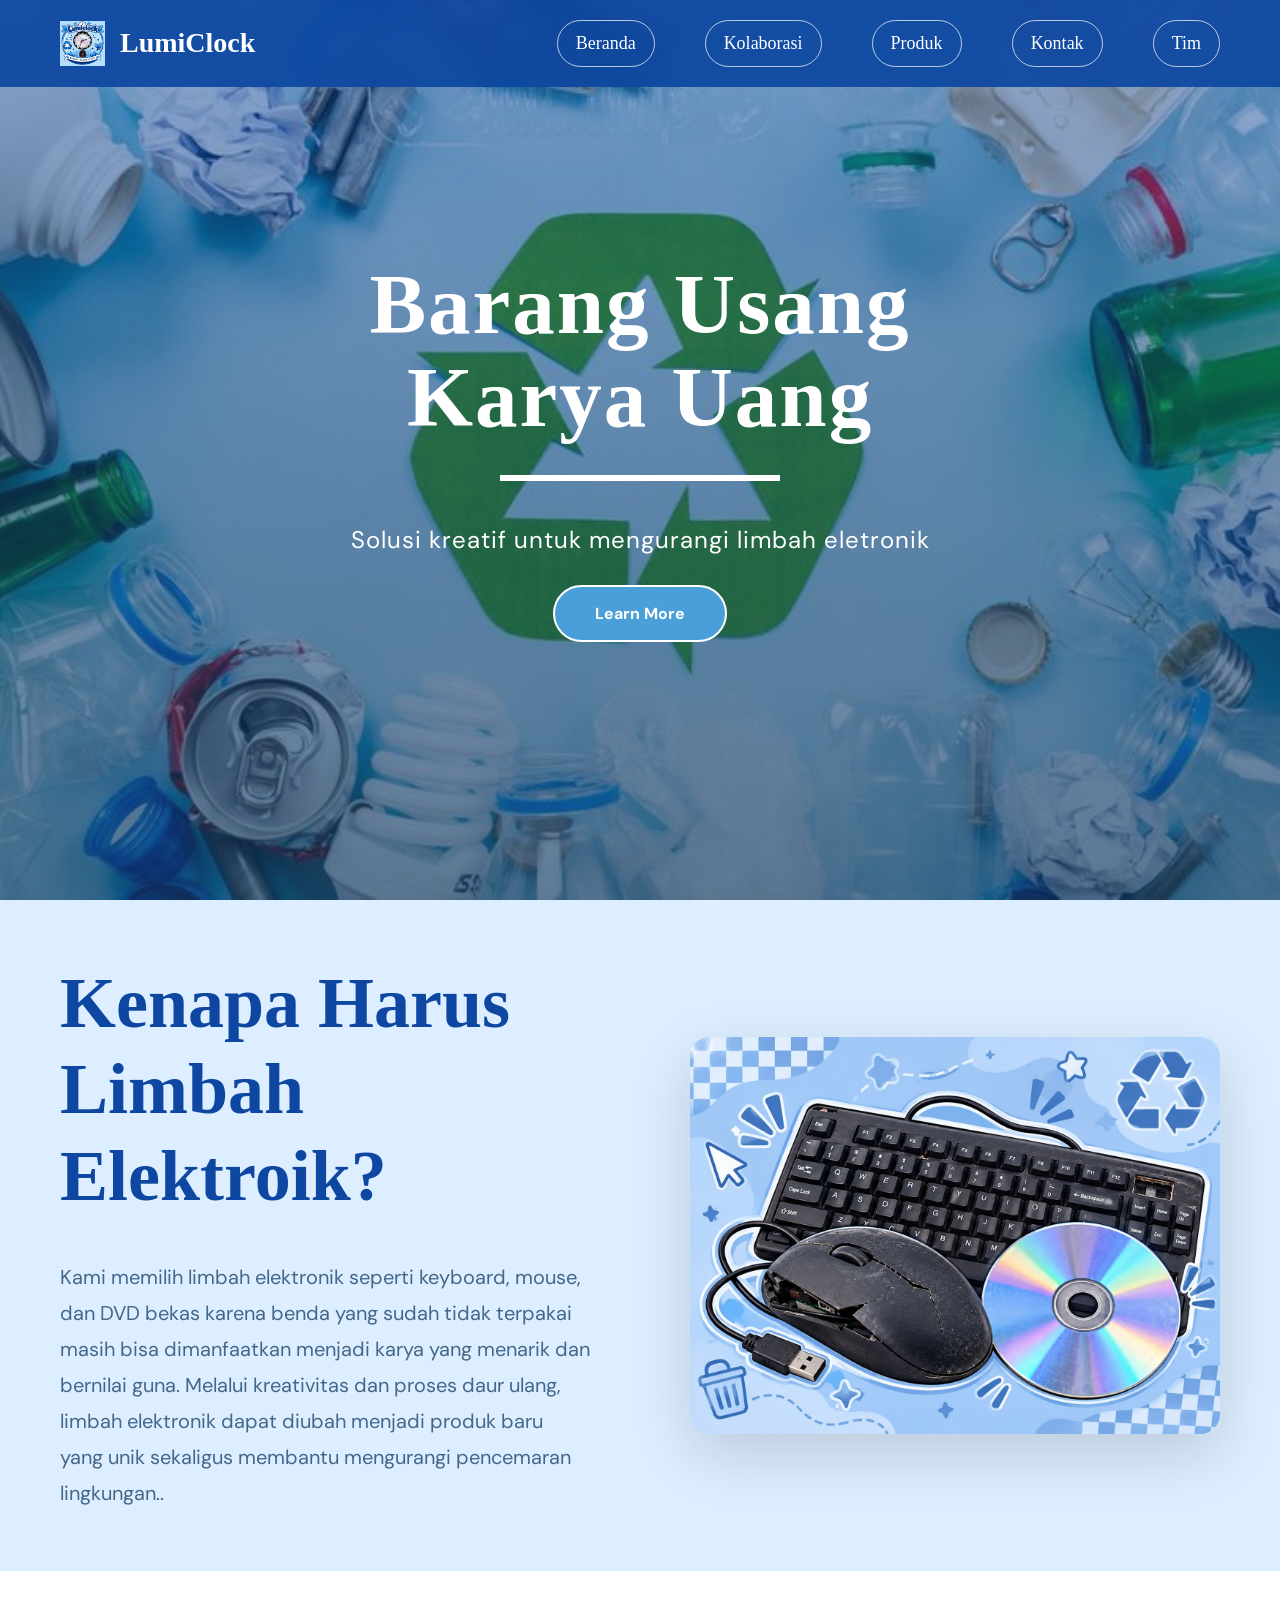
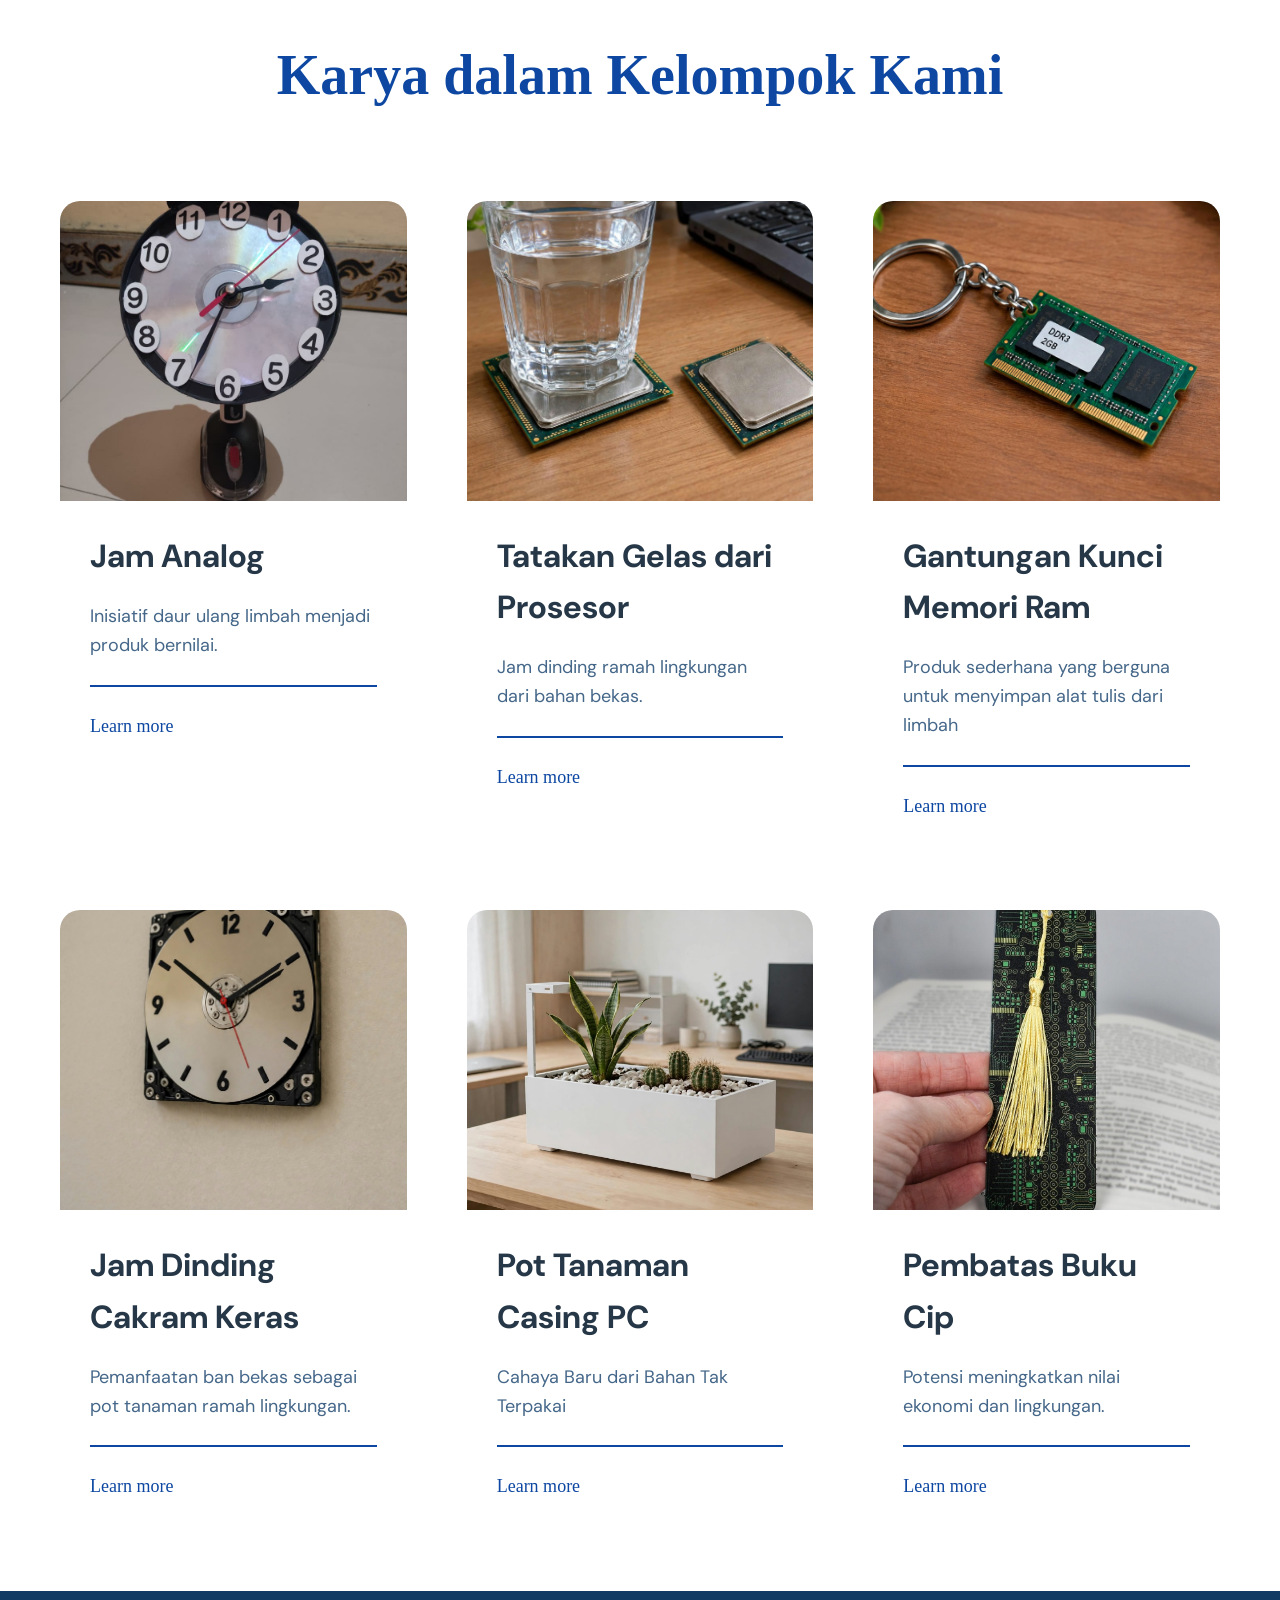
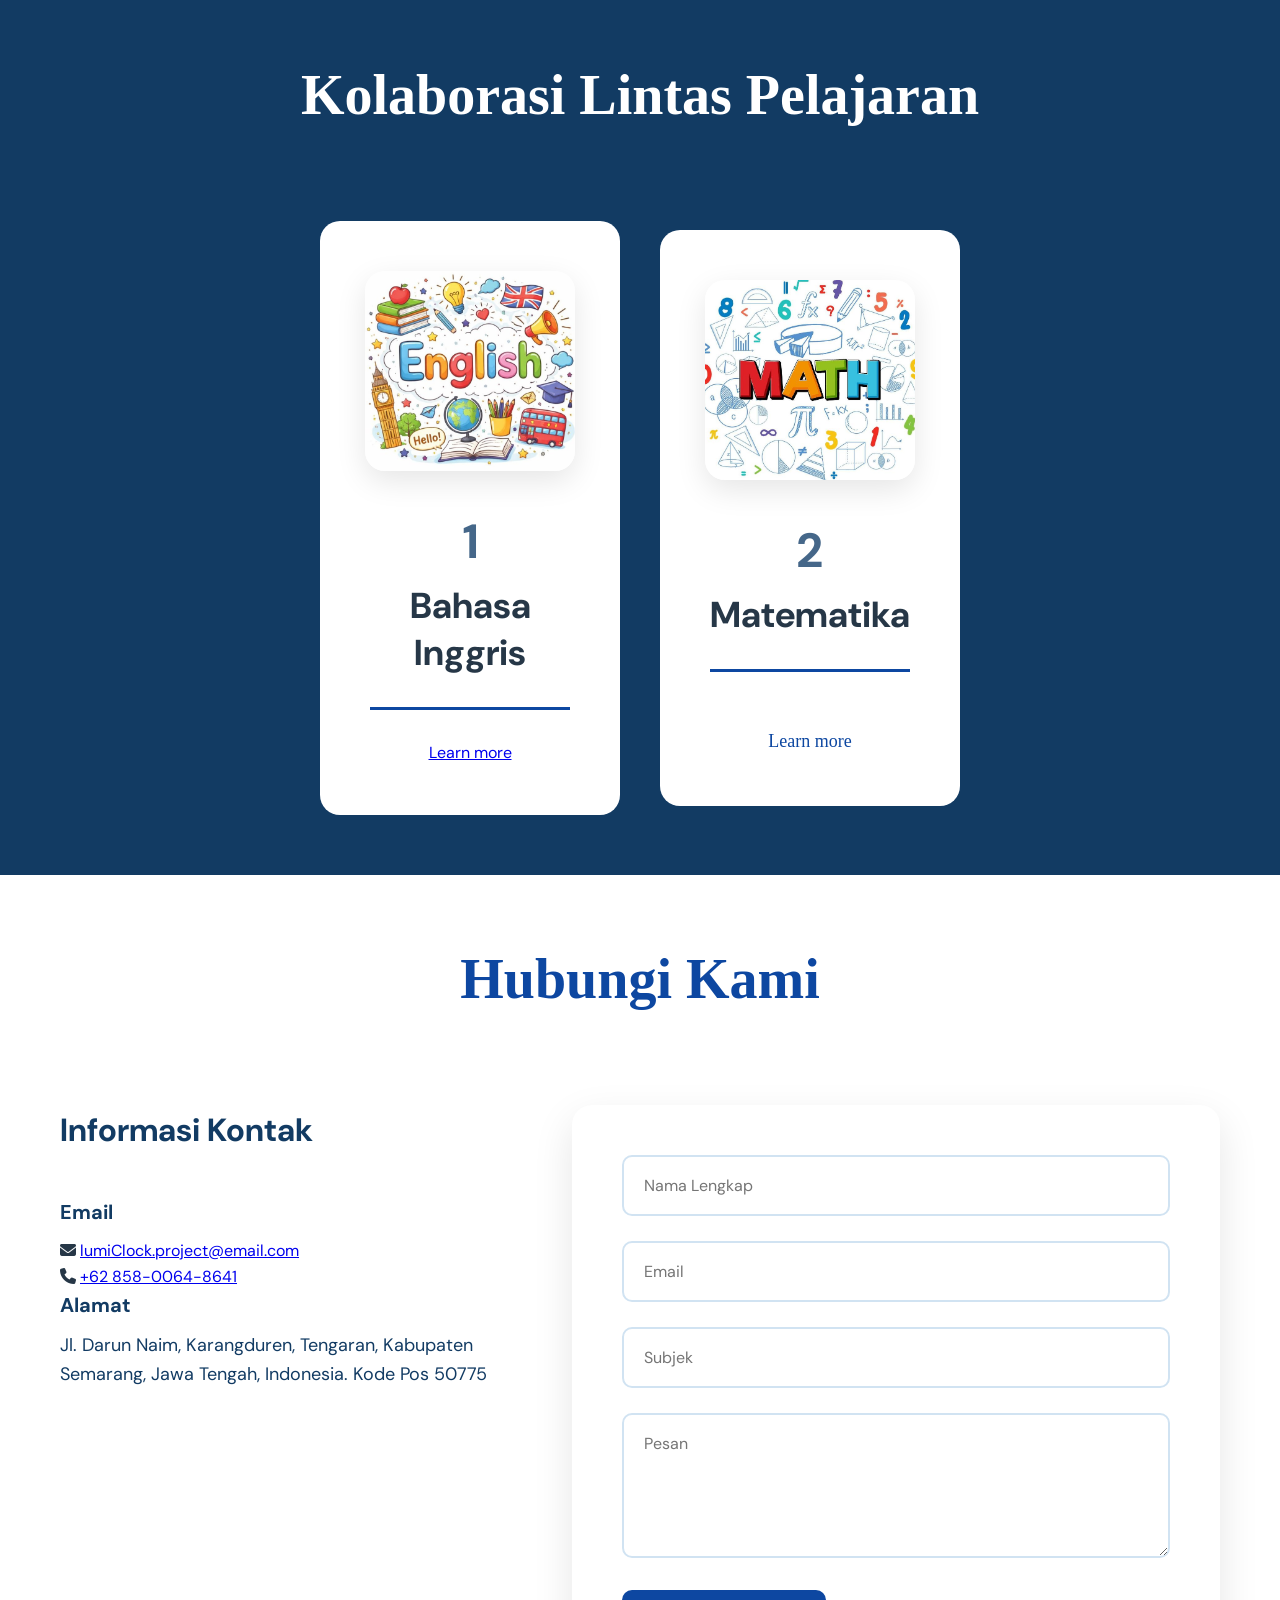
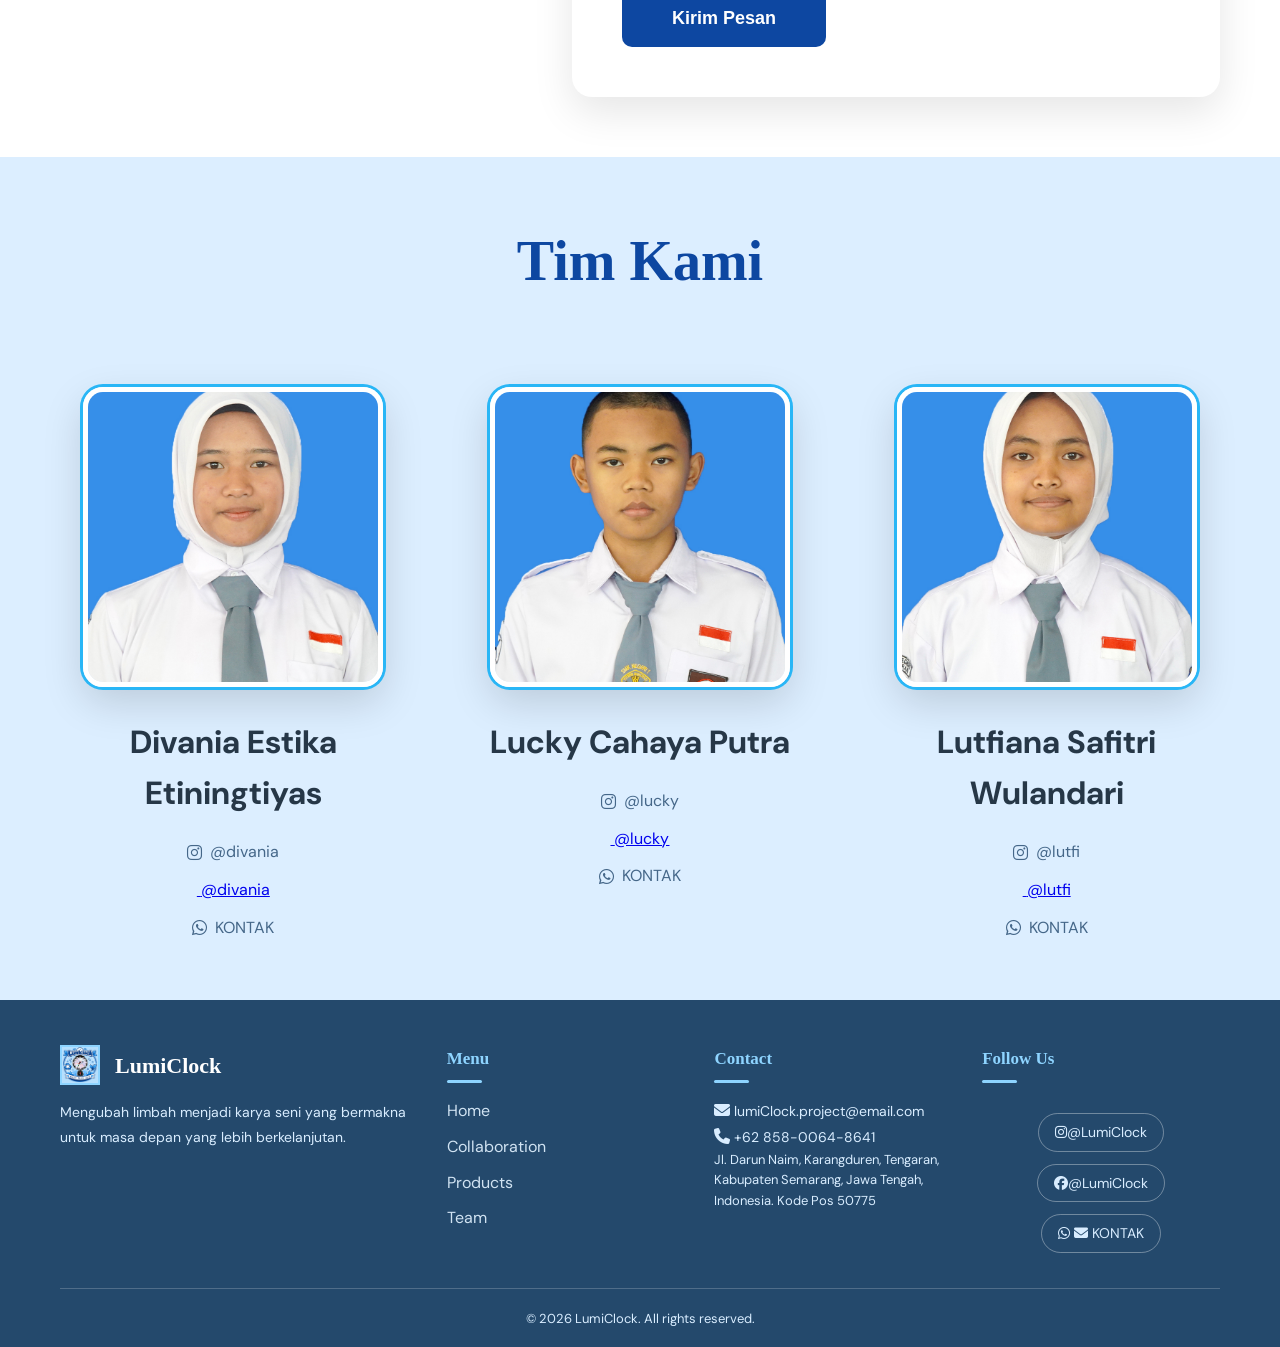
==== index.html @ 8f057087 "Add files via upload" ====
<!DOCTYPE html>
<html lang="id">
<head>
    <meta charset="UTF-8">
    <meta name="viewport" content="width=device-width, initial-scale=1.0">
    <title>LumiClock - Barang Usang Karya Uang</title>
    <link rel="stylesheet" href="style.css">
</head>
<body>

    <!-- Navigation -->
     
    <nav class="navbar">
        <div class="nav-container">
            <div class="logo">
                <img src="images/logo produk.jpeg" alt="LumiClock Logo">
                <span>LumiClock</span>
            </div>
            <ul class="nav-menu">
                <li><a href="#beranda">Beranda</a></li>
                <li><a href="#kolaborasi">Kolaborasi</a></li>
                <li><a href="#produk">Produk</a></li>
                <li><a href="#kontak">Kontak</a></li>
                <li><a href="#tim">Tim</a></li>
            </ul>
        </div>
    </nav>

    <!-- Hero Section -->            

<section class="hero" id="beranda">
<div class="hero-content">
        <h1>Barang Usang<br>Karya Uang</h1>
        <div class="hero-underline"></div>
        <p class="hero-subtitle">Solusi kreatif untuk mengurangi limbah eletronik</p><br>

        <p><a href="materi.html" class="btn">Learn More</a></p>
        </div>
    </section>

    <!-- Why Section -->
    <section class="why-section">
        <div class="container">
            <div class="why-content">
                <div class="why-text">
                    <h2>Kenapa Harus<br>Limbah<br>Elektroik?</h2>
                    <p>Kami memilih limbah elektronik seperti keyboard, mouse, dan DVD bekas karena benda yang sudah tidak terpakai masih bisa dimanfaatkan menjadi karya yang menarik dan bernilai guna. Melalui kreativitas dan proses daur ulang, limbah elektronik dapat diubah menjadi produk baru yang unik sekaligus membantu mengurangi pencemaran lingkungan..</p>
                </div>
                <div class="why-image">
                    <img src="images/limbah.jpeg" alt="Limbah Elektronik">
                </div>
            </div>
        </div>
    </section>

     <!-- Products Section -->
    <section class="products-section" id="produk">
        <div class="container">
            <h2 class="section-title">Karya dalam Kelompok Kami</h2>
            <div class="products-grid">
                <div class="product-card">
                    <div class="product-image">
                        <img src="images/JAM ANALOG.jpeg" alt="Jam Analog">
                    </div>
                    <h3>Jam Analog</h3>
                    <p>Inisiatif daur ulang limbah menjadi produk bernilai.</p>
                    <div class="product-underline"></div>
                    <a href="jam analog.html" class="learn-more">Learn more</a>
                </div>
                <div class="product-card">
                    <div class="product-image">
                        <img src="images/TATAKAN GELAS.jpeg" alt="Tatakan Gelas">
                    </div>
                    <h3>Tatakan Gelas dari Prosesor</h3>
                    <p>Jam dinding ramah lingkungan dari bahan bekas.</p>
                    <div class="product-underline"></div>
                    <a href="tatakan gelas.html" class="learn-more">Learn more</a>
                </div>
                <div class="product-card">
                    <div class="product-image">
                        <img src="images/GANTUNGAN KUNCI.jpeg" alt="Gantungan Kunci Mmemori RAM">
                    </div>
                    <h3>Gantungan Kunci Memori Ram</h3>
                    <p>Produk sederhana yang berguna untuk menyimpan alat tulis dari limbah</p>
                    <div class="product-underline"></div>
                    <a href="gantungan kunci.html" class="learn-more" >Learn more</a>
                </div>
                <div class="product-card">
                    <div class="product-image">
                        <img src="images/JAMM  DINDING.jpeg" alt="Jam Dinding Cakram Keras">
                    </div>
                    <h3>Jam Dinding Cakram Keras</h3>
                    <p>Pemanfaatan ban bekas sebagai pot tanaman ramah lingkungan.</p>
                    <div class="product-underline"></div>
                    <a href="jam dinding.html" class="learn-more">Learn more</a>
                </div>
                <div class="product-card">
                    <div class="product-image">
                        <img src="images/POT TANAMAN.jpeg" alt="Pot Tanaman Casing PC">
                    </div>
                    <h3>Pot Tanaman Casing PC</h3>
                    <p>Cahaya Baru dari Bahan Tak Terpakai</p>
                    <div class="product-underline"></div>
                    <a href="pot tanaman.html" class="learn-more">Learn more</a>
                </div>

                <div class="product-card">
                    <div class="product-image">
                        <img src="images/pembatas buku chip.jpeg" alt="Pembatas Buku Cip">
                    </div>
                    <h3>Pembatas Buku Cip</h3>
                    <p>Potensi meningkatkan nilai ekonomi dan lingkungan.</p>
                    <div class="product-underline"></div>
                    <a href="pembatas buku.html" class="learn-more">Learn more</a>
                </div>
            </div>
        </div>
    </section>


    <!-- Collaboration Section -->
    <section class="collaboration-section" id="kolaborasi">
        <div class="container">
            <h2 class="section-title">Kolaborasi Lintas Pelajaran</h2>
            <div class="collaboration-grid">
                     
                <div class="collab-card">
                    <div class="collab-icon">
                        <img src="images/bahasa inggris.jpg" alt="Bahasa Inggris">
                    </div>
                    <h3><span class="number">1</span> Bahasa<br>Inggris</h3>
                    <div class="collab-underline"></div>
                    <a href="bahasa inggris.html" learn-more>Learn more</a>
                </div>

                <div class="collab-card">
                    <div class="collab-icon">
                        <img src="images/logo matematika.jpg" alt="Matematika">
                    </div>
                    <h3><span class="number">2</span> Matematika</h3>
                    <div class="collab-underline"></div><br>
                    <a href="matematika.html" class="learn-more">Learn more</a><br>
                </div>
            </div>
        </div>
    </section>

   
    <!-- Contact Section -->
    <section class="contact-section" id="kontak">
        <div class="container">
            <h2 class="section-title">Hubungi Kami</h2>
            <div class="contact-content">
                <div class="contact-info">
                    <h3>Informasi Kontak</h3>
                    <div class="info-item">
                        <h4>Email</h4>
                         <div class="contact-item">
                <i class="fa-solid fa-envelope"></i>
                <a href="mailto:lumiClock.project@email.com">
                    lumiClock.project@email.com
                </a>
            </div>

            <div class="contact-item">
                <i class="fa-solid fa-phone"></i>
                <a href="tel:+62 858-0064-8641">
                    +62 858-0064-8641
                </a>
            </div>
        
                        <h4>Alamat</h4>
                        <p>Jl. Darun Naim, Karangduren, Tengaran, Kabupaten Semarang, Jawa Tengah, Indonesia. Kode Pos 50775</p>
                    </div>
                </div>

                
                <div class="contact-form">
                    <form>
                        <div class="form-group">
                            <input type="text" placeholder="Nama Lengkap" required>
                        </div>
                        <div class="form-group">
                            <input type="email" placeholder="Email" required>
                        </div>
                        <div class="form-group">
                            <input type="text" placeholder="Subjek">
                        </div>
                        <div class="form-group">
                            <textarea placeholder="Pesan" rows="5" required></textarea>
                        </div>
                        <button type="submit" class="btn-submit">Kirim Pesan</button>
                    </form>
                </div>
            </div>
        </div>
    </section>


 
   <!-- Team Section -->
    <section class="team-section" id="tim">
        <div class="container">
            <h2 class="section-title">Tim Kami</h2>
            <div class="team-grid">
                <div class="team-card">
                    <div class="team-image">
                        <img src="images/PPLG (10).JPG" alt="Divania Estika Etiningtiyas">
                    </div>
                    <h3>Divania Estika Etiningtiyas</h3>
          <link rel="stylesheet" href="https://cdnjs.cloudflare.com/ajax/libs/font-awesome/6.5.1/css/all.min.css">
          <div class="sosmed">
            <a href="https://www.instagram.com/divaa_tys?xtok=dWRhZnltdzcya3Fh" target="_blank" class="sosmed-item">
                <i class="fa-brands fa-instagram"></i>
              <span>@divania</span>
            </a>
            <a href="https://www.facebook.com/share/1EH5o3qhyA/">

              <i class="fab vi.facebook"></i> <span>@divania</span><br>
            </a>
           <a href="https://wa.me/082322946203" class="sosmed-item">
    <i class="fa-brands fa-whatsapp"></i>
    <span>KONTAK</span>
</a>
                </div>
                </div>


                <div class="team-card">
                    <div class="team-image">
                        <img src="images/PPLG (20).JPG" alt="Lucky Cahaya Putra">
                    </div>
                    <h3>Lucky Cahaya Putra</h3>
                   <link rel="stylesheet" href="https://cdnjs.cloudflare.com/ajax/libs/font-awesome/6.5.1/css/all.min.css">
          <div class="sosmed">
            <a href="https://www.instagram.com/lace_ky?srtk=NGhic2dpZ2Y5dnlt" target="_blank" class="sosmed-item">
             <i class="fa-brands fa-instagram"></i>
          <span>@lucky</span>
             </a>
            <a href="https://www.facebook.com/share/1KVHvXNcz6/">

              <i class="fab vi.facebook"></i> <span>@lucky</span><br>
            </a>
            <a href="https://wa.me/6085875242914" class="sosmed-item">
               <i class="fa-brands fa-whatsapp"></i>
                <span>KONTAK</span>
            </a>
                </div>
                </div>


                
                <div class="team-card">
                    <div class="team-image">
                        <img src="images/PPLG (22).JPG" alt="Lutfiana Safitri Wulandari">
                    </div>
                    <h3>Lutfiana Safitri Wulandari</h3>
                   <link rel="stylesheet" href="https://cdnjs.cloudflare.com/ajax/libs/font-awesome/6.5.1/css/all.min.css">
          <div class="sosmed">
           <a href="https://www.instagram.com/cure_lutfiana?obrf=MWN4d24wbmVnMG81MA==" target="_blank" class="sosmed-item">
             <i class="fa-brands fa-instagram"></i>
              <span>@lutfi</span>
            </a>

            <a href="https://www.facebook.com/share/1JRMru8TwY/">

              <i class="fab vi.facebook"></i> <span>@lutfi</span><br>
            </a>
           <a href="https://wa.me/085800648641" class="sosmed-item">
             <i class="fa-brands fa-whatsapp"></i>
              <span>KONTAK</span>
           </a>
                </div>
                </div>
            </div>
        </div>
    </section>


        <!-- Footer -->
    <footer class="footer">
        <div class="container">
            <div class="footer-content">
                <div class="footer-section">
                    <div class="footer-logo">
                        <img src="images/logo produk.jpeg" alt="LumiClock">
                        <span>LumiClock</span>
                    </div>
                    <p>Mengubah limbah menjadi karya seni yang bermakna untuk masa depan yang lebih berkelanjutan.</p>
                </div>
                <div class="footer-section">
                    <h4>Menu</h4>
                    <ul>
                        <li><a href="index.html#beranda">Home</a></li>
                        <li><a href="index.html#kolaborasi">Collaboration</a></li>
                        <li><a href="index.html#produk">Products</a></li>
                        <li><a href="index.html#tim">Team</a></li>
                    </ul>
                </div>
                <div class="footer-section">
                    <h4>Contact</h4>
                    <ul>
                       <div class="contact-item">
                <i class="fa-solid fa-envelope"></i>
                <a href="mailto:lumiClock.project@email.com">
                    lumiClock.project@email.com
                </a>
            </div>

            <div class="contact-item">
                <i class="fa-solid fa-phone"></i>
                <a href="tel:+62 858-0064-8641">
                    +62 858-0064-8641
                </a>
            </div>
                        <li>Jl. Darun Naim, Karangduren, Tengaran, Kabupaten Semarang, Jawa Tengah, Indonesia. Kode Pos 50775</li>
                    </ul>
                </div>
                <div class="footer-section">
                    <h4>Follow Us</h4>
                    <div class="social-links">
                       <div class="sosmed">
  <a href="https://instagram.com/divania" target="_blank">
    <i class="fa-brands fa-instagram"></i><span>@LumiClock</span>
  </a>
  <a href="https://facebook.com/divania" target="_blank">
    <i class="fa-brands fa-facebook"></i><span>@LumiClock</span>
  </a>
  <a href="https://wa.me/082322946203" target="_blank">
    <i class="fa-brands fa-whatsapp"></i>
    <i class="fa-solid fa-envelope"></i>
    <span>KONTAK</span>
  </a>
</div>
                    </div>
                </div>
            </div>
            <div class="footer-bottom">
                <p>&copy; 2026 LumiClock. All rights reserved.</p>
            </div>
        </div>
    </footer>

</body>
</html>
---- style.css ----
/* Font Imports */
@import url('https://fonts.googleapis.com/css2?family=DM+Sans:wght@400;500;700&display=swap');

/* CSS Reset */
* {
    margin: 0;
    padding: 0;
    box-sizing: border-box;
}

/* Root Variables - BLUE THEME */
:root {
    --primary-color: #0D47A1;
    --secondary-color: #456789;
    --accent-color: #29B6F6;
    --text-color: #263747;
    --light-gray: #EAF4FC;
    --medium-gray: #D1E3F2;
    --dark-gray: #123B63;
    --white: #ffffff;
}

/* Base Styles */
body {
    font-family: 'DM Sans', 'Gotham', 'TeX Gyre Termes', 'TT Interphases Mono', sans-serif;
    line-height: 1.6;
    color: var(--text-color);
    overflow-x: hidden;
}

.container {
    max-width: 1400px;
    margin: 0 auto;
    padding: 0 60px;
}

/* Navigation */
.navbar {
    position: fixed;
    top: 0;
    width: 100%;
    background: rgba(13, 71, 161, 0.92);
    backdrop-filter: blur(10px);
    z-index: 1000;
    padding: 20px 0;
}

.nav-container {
    max-width: 1400px;
    margin: 0 auto;
    padding: 0 60px;
    display: flex;
    justify-content: space-between;
    align-items: center;
}

.logo {
    display: flex;
    align-items: center;
    gap: 15px;
    color: var(--white);
    font-size: 28px;
    font-weight: 700;
    font-family: 'TeX Gyre Termes';
}

.logo img {
    width: 45px;
    height: 45px;
}

.nav-menu {
    display: flex;
    list-style: none;
    gap: 50px;
}

.nav-menu a {
    display: inline-block;
    padding: 8px 18px;
    color: var(--white);
    text-decoration: none;
    font-size: 18px;
    font-weight: 500;
    border: 1.5px solid rgba(255, 255, 255, 0.7);
    border-radius: 30px;
    transition: all 0.3s ease;
    font-family: 'TeX Gyre Termes';
}

.nav-menu a:hover {
    color: var(--accent-color);
    border-color: var(--accent-color);
    background: rgba(41, 182, 246, 0.1);
}

/* Hero Section */
.hero {
    position: relative;
    min-height: 100vh;

    background-image:
        linear-gradient(
            rgba(13, 71, 161, 0.45),
            rgba(18, 59, 99, 0.65)
        ),
        url("images/recycle.jpg");

    background-size: cover;
    background-position: center center;
    background-repeat: no-repeat;
    background-attachment: scroll;

    display: flex;
    align-items: center;
    justify-content: center;
    text-align: center;
}

.hero-content {
    color: var(--white);
}



.hero h1 {
    font-family: 'TeX Gyre Termes';
    font-size: 85px;
    font-weight: 700;
    line-height: 1.1;
    margin-bottom: 30px;
    letter-spacing: 2px;
}

.hero-underline {
    width: 280px;
    height: 6px;
    background: var(--white);
    margin: 30px auto 40px;
}

.hero-subtitle {
    font-size: 24px;
    font-weight: 400;
    letter-spacing: 1px;
    font-family: 'DM Sans';
}

/* Why Section */
.why-section {
    padding: 60px 0;
    background: var(--light-gray);
}

.why-content {
    display: grid;
    grid-template-columns: 1fr 1fr;
    gap: 100px;
    align-items: center;
}

.why-text h2 {
    font-family: 'TeX Gyre Termes';
    font-size: 72px;
    font-weight: 700;
    line-height: 1.2;
    margin-bottom: 40px;
    color: var(--primary-color);
}

.why-text p {
    font-size: 20px;
    line-height: 1.8;
    color: var(--secondary-color);
}

.why-image {
    border-radius: 20px;
    overflow: hidden;
    box-shadow: 0 20px 60px rgba(0, 0, 0, 0.15);
}

.why-image img {
    width: 100%;
    height: auto;
    display: block;
}

/* Collaboration Section */
.collaboration-section {
    padding: 60px 0;
    background: var(--dark-gray);
}

.section-title {
    font-size: 56px;
    font-weight: 700;
    text-align: center;
    margin-bottom: 80px;
    color: var(--white);
    font-family: 'TeX Gyre Termes';
}

.collaboration-grid {
    display: flex;
    justify-content: center;
    align-items: center;
    gap: 40px;
    flex-wrap: wrap;
}

.collab-card {
    background: var(--white);
    padding: 50px 40px;
    border-radius: 20px;
    text-align: center;
    width: 300px;
    transition: transform 0.3s ease, box-shadow 0.3s ease;
}

.collab-card:hover {
    transform: translateY(-10px);
    box-shadow: 0 30px 80px rgba(13, 71, 161, 0.2);
}

.collab-icon {
    width: 210px;
    height: 200px;
    margin: 0 auto 40px;
    border-radius: 20px;
    overflow: hidden;
    box-shadow: 0 10px 30px rgba(0, 0, 0, 0.1);
}

.collab-icon img {
    width: 100%;
    height: 100%;
    object-fit: cover;
}

.collab-card h3 {
    font-size: 36px;
    font-weight: 700;
    margin-bottom: 30px;
    line-height: 1.3;
}

.number {
    font-size: 48px;
    color: var(--secondary-color);
    display: block;
    margin-bottom: 10px;
}

.collab-underline {
    width: 200px;
    height: 3px;
    background: var(--primary-color);
    margin: 30px auto;
}

.learn-more {
    color: var(--primary-color);
    text-decoration: none;
    font-size: 18px;
    font-weight: 500;
    transition: rgba(15, 185, 236, 0.897);
    font-family: 'TT Interphases Mono';
}

.learn-more:hover {
    color: var(--accent-color);
}

/* Products Section */
.products-section {
    padding: 60px 0;
    background: var(--light-gray);
}

.products-section .section-title {
    color: var(--primary-color);
    font-family: 'TeX Gyre Termes';
}

.products-grid {
    display: grid;
    grid-template-columns: repeat(3, 1fr);
    gap: 60px;
}

.product-card {
    background: var(--white);
    border-radius: 20px;
    overflow: hidden;
    transition: transform 0.3s ease, box-shadow 0.3s ease;
}

.product-card:hover {
    transform: translateY(-10px);
    box-shadow: 0 30px 80px rgba(13, 71, 161, 0.15);
}

.product-image {
    width: 100%;
    height: 300px;
    overflow: hidden;
}

.product-image img {
    width: 100%;
    height: 100%;
    object-fit: cover;
    transition: transform 0.3s ease;
}

.product-card:hover .product-image img {
    transform: scale(1.1);
}

.product-card h3 {
    font-size: 32px;
    font-weight: 700;
    padding: 30px 30px 20px;
}

.product-card p {
    font-size: 18px;
    color: var(--secondary-color);
    padding: 0 30px;
    line-height: 1.6;
}

.product-underline {
    width: calc(100% - 60px);
    height: 2px;
    background: var(--primary-color);
    margin: 25px 30px;
}

.product-card .learn-more {
    display: block;
    padding: 0 30px 30px;
}

/* Team Section */
.team-section {
    padding: 60px 0;
    background: var(--light-gray);
}

.team-section .section-title {
    color: var(--primary-color);
}

.team-grid {
    display: grid;
    grid-template-columns: repeat(3, 1fr);
    gap: 60px;
}

.team-card {
    text-align: center;
}

.team-image {
    width: 300px;
    height: 300px;
    margin: 0 auto 30px;
    border: 5px solid var(--white);
    border-radius: 20px;
    overflow: hidden;
    box-shadow: 0 0 0 3px var(--accent-color),
                0 15px 40px rgba(0, 0, 0, 0.15);
}

.team-image img {
    width: 100%;
    height: 100%;
    object-fit: cover;
    transition: transform 0.4s ease;
}

.team-card:hover .team-image img {
    transform: scale(1.05);
}

.team-card h3 {
    font-size: 32px;
    font-weight: 700;
    margin-bottom: 20px;
}

.team-card p {
    font-size: 16px;
    line-height: 1.8;
    color: var(--secondary-color);
    padding: 0 20px;
}

/* Contact Section */
.contact-section {
    padding: 60px 0;
    background: var(--dark-gray);
}

.contact-section .section-title {
    color: var(--white);
}

.contact-content {
    display: grid;
    grid-template-columns: 1fr 1.5fr;
    gap: 80px;
    margin-top: 60px;
}

.contact-info h3 {
    font-size: 32px;
    font-weight: 700;
    margin-bottom: 40px;
    color: var(--white);
}

.info-item {
    margin-bottom: 30px;
}

.info-item h4 {
    font-size: 20px;
    font-weight: 700;
    margin-bottom: 10px;
    color: var(--white);
}

.info-item p {
    font-size: 18px;
    color: var(--white);
    line-height: 1.6;
}

.contact-form {
    background: var(--white);
    padding: 50px;
    border-radius: 20px;
    box-shadow: 0 15px 40px rgba(0, 0, 0, 0.1);
}

.form-group {
    margin-bottom: 25px;
}

.form-group input,
.form-group textarea {
    width: 100%;
    padding: 18px 20px;
    border: 2px solid var(--medium-gray);
    border-radius: 10px;
    font-size: 16px;
    font-family: 'DM Sans', sans-serif;
    transition: border-color 0.3s ease;
}

.form-group input:focus,
.form-group textarea:focus {
    outline: none;
    border-color: var(--accent-color);
}

.btn-submit {
    background: var(--primary-color);
    color: var(--white);
    padding: 18px 50px;
    border: none;
    border-radius: 10px;
    font-size: 18px;
    font-weight: 600;
    cursor: pointer;
    transition: background 0.3s ease;
}

.btn-submit:hover {
    background: var(--dark-gray);
}

/* Footer */
.footer {
    background: var(--dark-gray);
    color: var(--white);
    padding: 80px 0 30px;
}

.footer-content {
    display: grid;
    grid-template-columns: 2fr 1fr 1fr 1fr;
    gap: 60px;
    margin-bottom: 50px;
}

.footer-logo {
    display: flex;
    align-items: center;
    gap: 15px;
    font-size: 28px;
    font-weight: 700;
    margin-bottom: 20px;
    font-family: 'TeX Gyre Termes';
}

.footer-logo img {
    width: 40px;
    height: 40px;
}

.footer-section p {
    font-size: 16px;
    line-height: 1.8;
    color: var(--medium-gray);
}

.footer-section h4 {
    font-size: 22px;
    font-weight: 700;
    margin-bottom: 25px;
    font-family: 'TeX Gyre Termes';
}

.footer-section ul {
    list-style: none;
}

.footer-section ul li {
    margin-bottom: 15px;
}

.footer-section ul li a {
    color: var(--medium-gray);
    text-decoration: none;
    font-size: 16px;
    transition: color 0.3s ease;
}

.footer-section ul li a:hover {
    color: var(--accent-color);
}

.social-links {
    display: flex;
    flex-direction: column;
    gap: 15px;
}

.social-links a {
    color: var(--medium-gray);
    text-decoration: none;
    font-size: 16px;
    transition: color 0.3s ease;
}

.social-links a:hover {
    color: var(--accent-color);
}

.footer-bottom {
    text-align: center;
    padding-top: 30px;
    border-top: 1px solid var(--secondary-color);
}

.footer-bottom p {
    color: var(--medium-gray);
    font-size: 14px;
}

/* Responsive Design */
@media (max-width: 1200px) {
    .container {
        padding: 0 40px;
    }

    .hero h1 {
        font-size: 72px;
    }

    .products-grid,
    .team-grid {
        grid-template-columns: repeat(2, 1fr);
    }
}

@media (max-width: 768px) {
    .nav-menu {
        gap: 25px;
        font-size: 16px;
    }

    .hero h1 {
        font-size: 48px;
    }

    .hero-subtitle {
        font-size: 24px;
    }

    .why-content,
    .contact-content {
        grid-template-columns: 1fr;
        gap: 50px;
    }

    .collaboration-grid,
    .products-grid,
    .team-grid,
    .footer-content {
        grid-template-columns: 1fr;
    }

    .section-title {
        font-size: 40px;
    }
}

@media (max-width: 480px) {
    .container,
    .nav-container {
        padding: 0 20px;
    }

    .hero h1 {
        font-size: 36px;
    }

    .hero-subtitle {
        font-size: 18px;
    }
}

/* Background Section Bergantian */

/* Section 1 - Why: Biru muda */
.why-section {
    background: #DCEEFF;
}

/* Section 2 - Collaboration: Biru navy */
.collaboration-section {
    background: #123B63;
}

/* Section 3 - Products: Putih */
.products-section {
    background: #FFFFFF;
}

/* Section 4 - Team: Biru muda */
.team-section {
    background: #DCEEFF;
}

/* Section 5 - Contact: Putih */
.contact-section {
    background: #FFFFFF;
}

/* Menyesuaikan warna judul Contact */
.contact-section .section-title {
    color: #0D47A1;
}

/* Menyesuaikan warna informasi kontak */
.contact-info h3,
.contact-info h4,
.contact-info p {
    color: #123B63;
}

/* Footer tetap biru navy */
.footer {
    background: #123B63;
}

.btn {
  display: inline-block;
  padding: 14px 40px;
  background: #4a9fd8;
  color: #fff;
  font-weight: 700;
  text-decoration: none;   /* hilangkan garis bawah */
  border: 2px solid #fff;  /* bingkai */
  border-radius: 999px;    /* bentuk pil */
  transition: 0.3s;
}

.btn:hover {
  background: #fff;
  color: #4a9fd8;
  transform: translateY(-3px);
  box-shadow: 0 6px 14px rgba(0, 0, 0, 0.25);
}

/* Base Styles */
body {
    font-family: 'DM Sans', 'Gotham', 'TeX Gyre Termes',
    'TT Interphases Mono', sans-serif;

    line-height: 1.6;
    color: var(--text-color);
    overflow-x: hidden;

    background-color: #EAF4FC;
}

/* Sosial Media Tim */
.sosmed {
    display: flex;
    flex-direction: column;
    align-items: center;
    gap: 12px;
    margin-top: 15px;
}

.sosmed-item {
    display: flex;
    align-items: center;
    justify-content: center;
    gap: 8px;
    color: var(--secondary-color);
    text-decoration: none;
    font-family: 'DM Sans', sans-serif;
    font-size: 16px;
    font-weight: 400;
    transition: 0.3s ease;
    
}

.sosmed-item i {
    font-size: 17px;
    font-weight: normal;
}

.sosmed-item span {
    font-weight: 400;
}

.sosmed-item:hover {
    color: var(--primary-color);
}

/* ================================
   FOOTER
================================ */
.footer {
    background: #24496c;
    color: #d9edff;
    padding: 45px 0 18px;
}

.footer-content {
    display: grid;
    grid-template-columns: 1.5fr 1fr 1fr 1fr;
    gap: 30px;
    margin-bottom: 35px;
}

.footer-logo {
    margin-bottom: 15px;
}

.footer-logo img {
    border: 2px solid #8ed4ff;
}

.footer-logo span {
    color: white;
    font-size: 22px;
    font-weight: bold;
}

.footer-section p {
    font-size: 14px;
    color: #d9edff;
    line-height: 1.8;
}

.footer-section h4 {
    color: #8ed4ff;
    font-size: 17px;
    margin-bottom: 15px;
}

.footer-section h4::after {
    content: "";
    display: block;
    width: 35px;
    height: 3px;
    background: #8ed4ff;
    margin-top: 8px;
    border-radius: 5px;
}

.footer-section ul {
    list-style: none;
}

.footer-section ul li {
    margin-bottom: 10px;
    font-size: 13px;
    color: #d9edff;
}

.footer-section a {
    text-decoration: none;
    color: #d9edff;
    font-size: 14px;
    transition: 0.3s;
}

.footer-section a:hover {
    color: #8ed4ff;
    padding-left: 5px;
}

/* SOCIAL LINKS */
.social-links {
    display: flex;
    flex-direction: column;
    gap: 12px;
}

.social-links a {
    display: inline-block;
    width: fit-content;
    padding: 7px 16px;
    border: 1px solid rgba(255, 255, 255, 0.35);
    border-radius: 50px;
    transition: 0.3s;
}

.social-links a:hover {
    background: #8ed4ff;
    color: #174b7a;
    padding-left: 20px;
}

/* FOOTER BOTTOM */
.footer-bottom {
    border-top: 1px solid rgba(255, 255, 255, 0.2);
    padding-top: 20px;
    text-align: center;
}

.footer-bottom p {
    font-size: 13px;
    color: #d9edff;
}

/* ================================
   RESPONSIVE TABLET
================================ */
@media (max-width: 900px) {

    .nav-container {
        flex-direction: column;
        gap: 15px;
    }

    .nav-menu {
        flex-wrap: wrap;
        justify-content: center;
        gap: 10px;
    }

    .footer-content {
        grid-template-columns: repeat(2, 1fr);
    }
}

/* ================================
   RESPONSIVE HP
================================ */
@media (max-width: 600px) {

    .navbar {
        padding: 12px 0;
    }

    .nav-menu {
        gap: 8px;
    }

    .nav-menu a {
        font-size: 12px;
        padding: 7px 12px;
    }

    .hero-content-page h1 {
        font-size: 26px;
    }

    .subtitle {
        font-size: 15px;
        letter-spacing: 1px;
    }

    .page-hero {
        padding: 55px 0;
    }

    .intro-section,
    .observations-section {
        padding: 40px 0;
    }

    .intro-content {
        padding: 22px;
    }

    .intro-content h2 {
        font-size: 23px;
    }

    .section-title-page {
        font-size: 24px;
        margin-bottom: 28px;
    }

    .observation-header {
        padding: 18px;
    }

    .author-info {
        gap: 12px;
    }

    .author-info img {
        width: 52px;
        height: 52px;
    }

    .author-info h3 {
        font-size: 14px;
    }

    .observation-content {
        padding: 22px 18px;
    }

    .observation-content h4 {
        font-size: 18px;
    }

    .observation-content p {
        font-size: 14px;
    }

    .footer-content {
        grid-template-columns: 1fr;
        gap: 25px;
    }
}
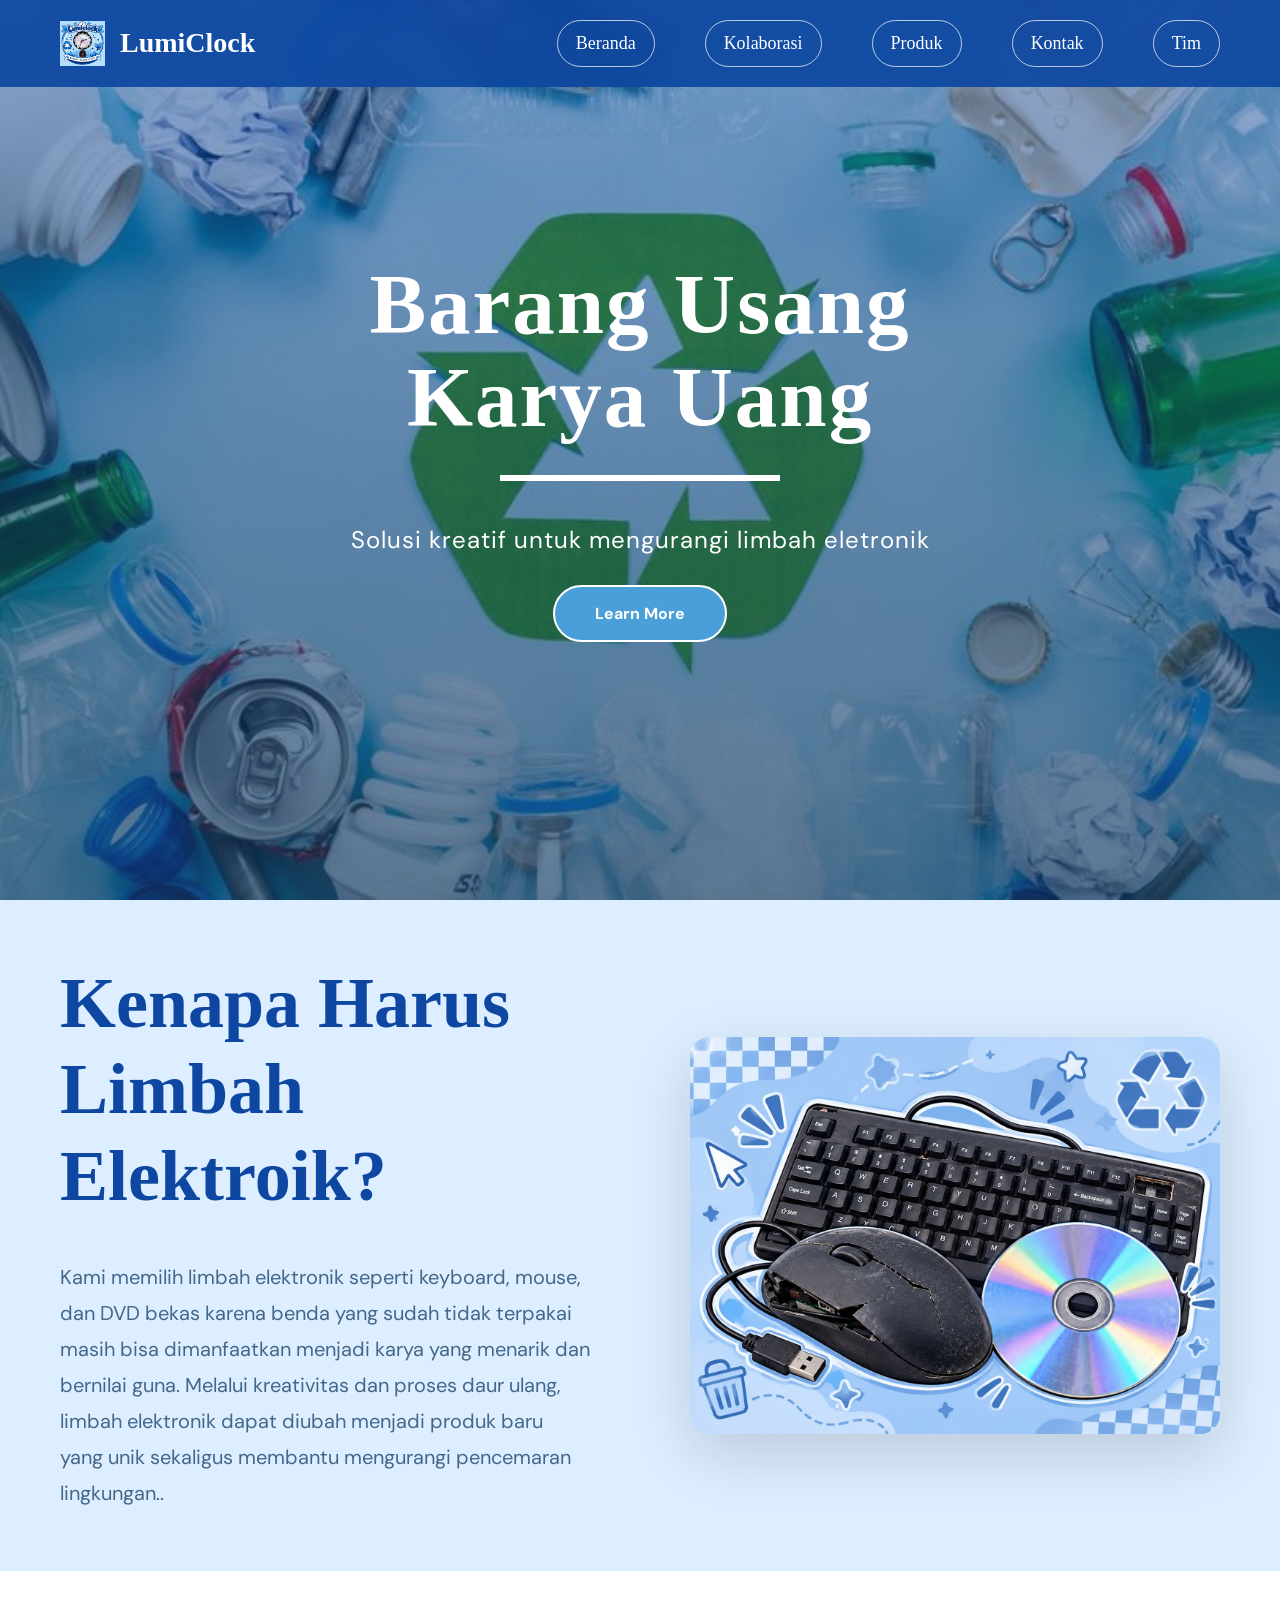
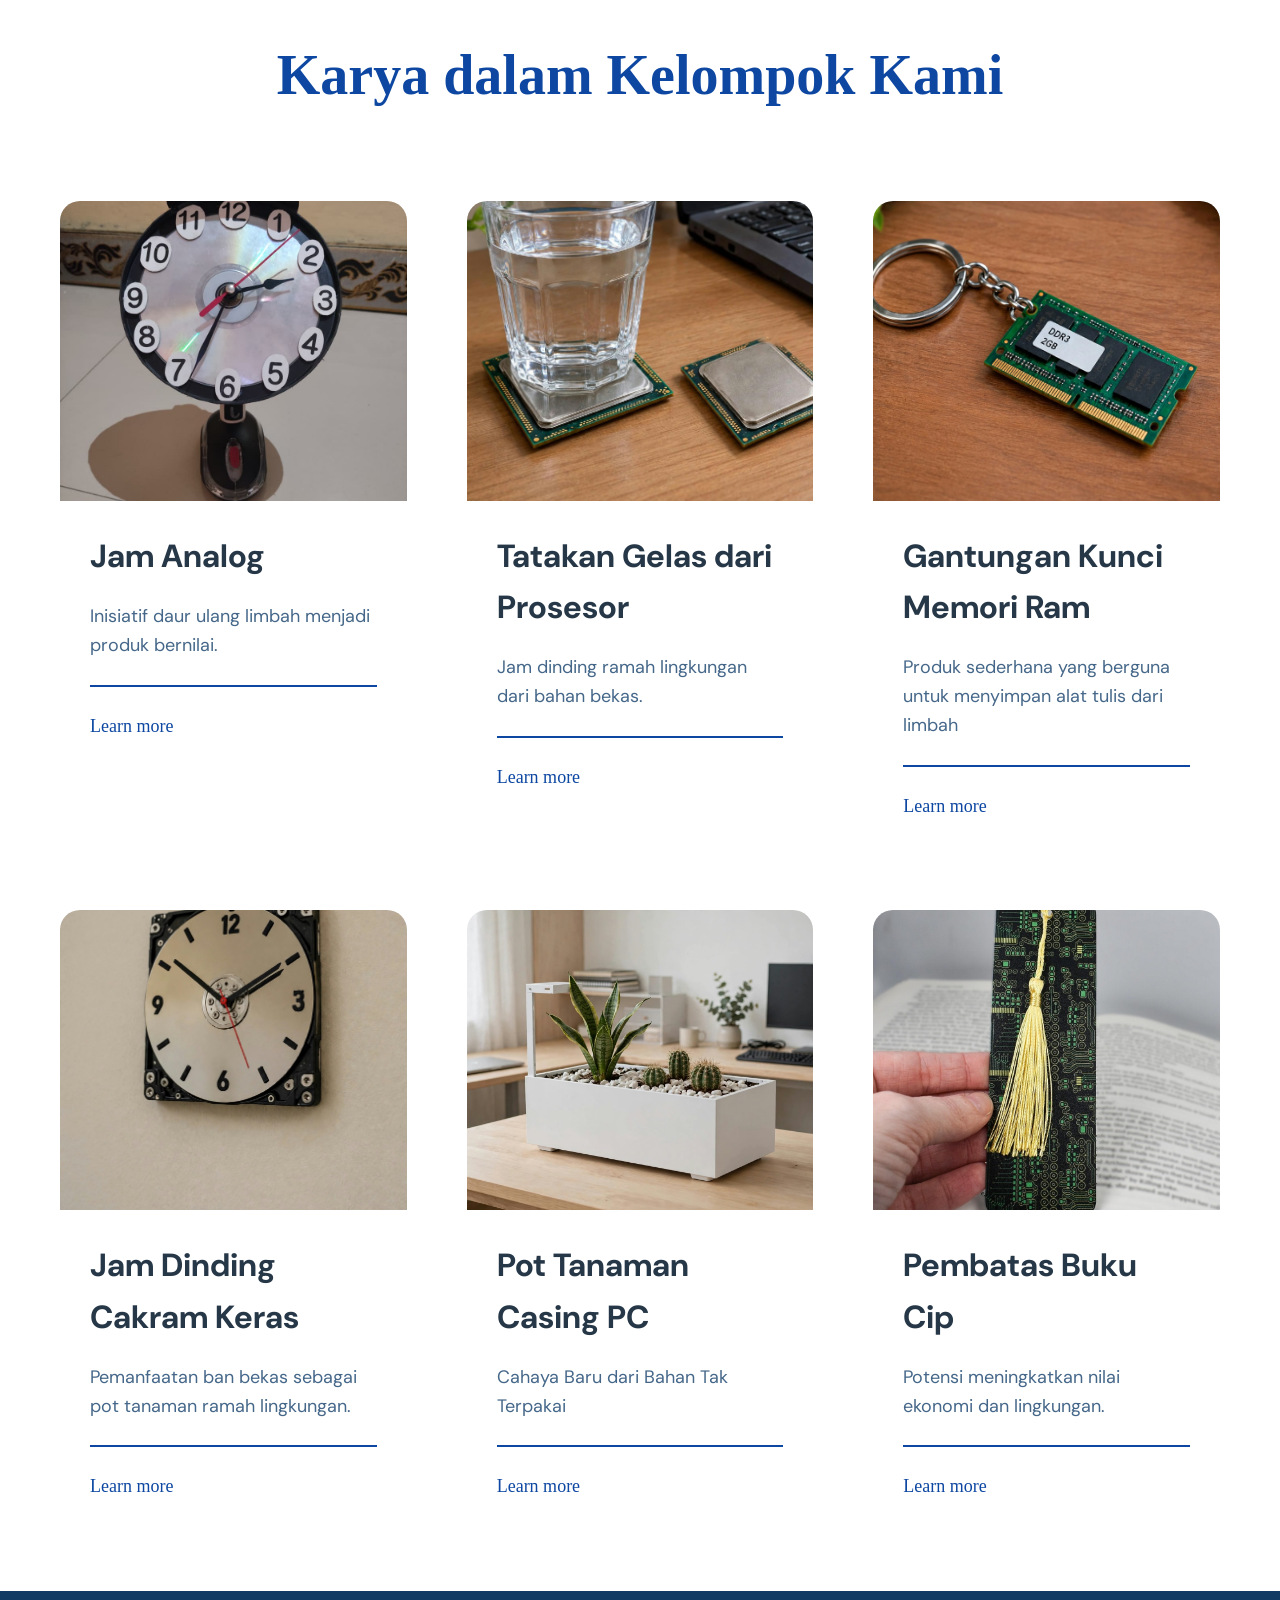
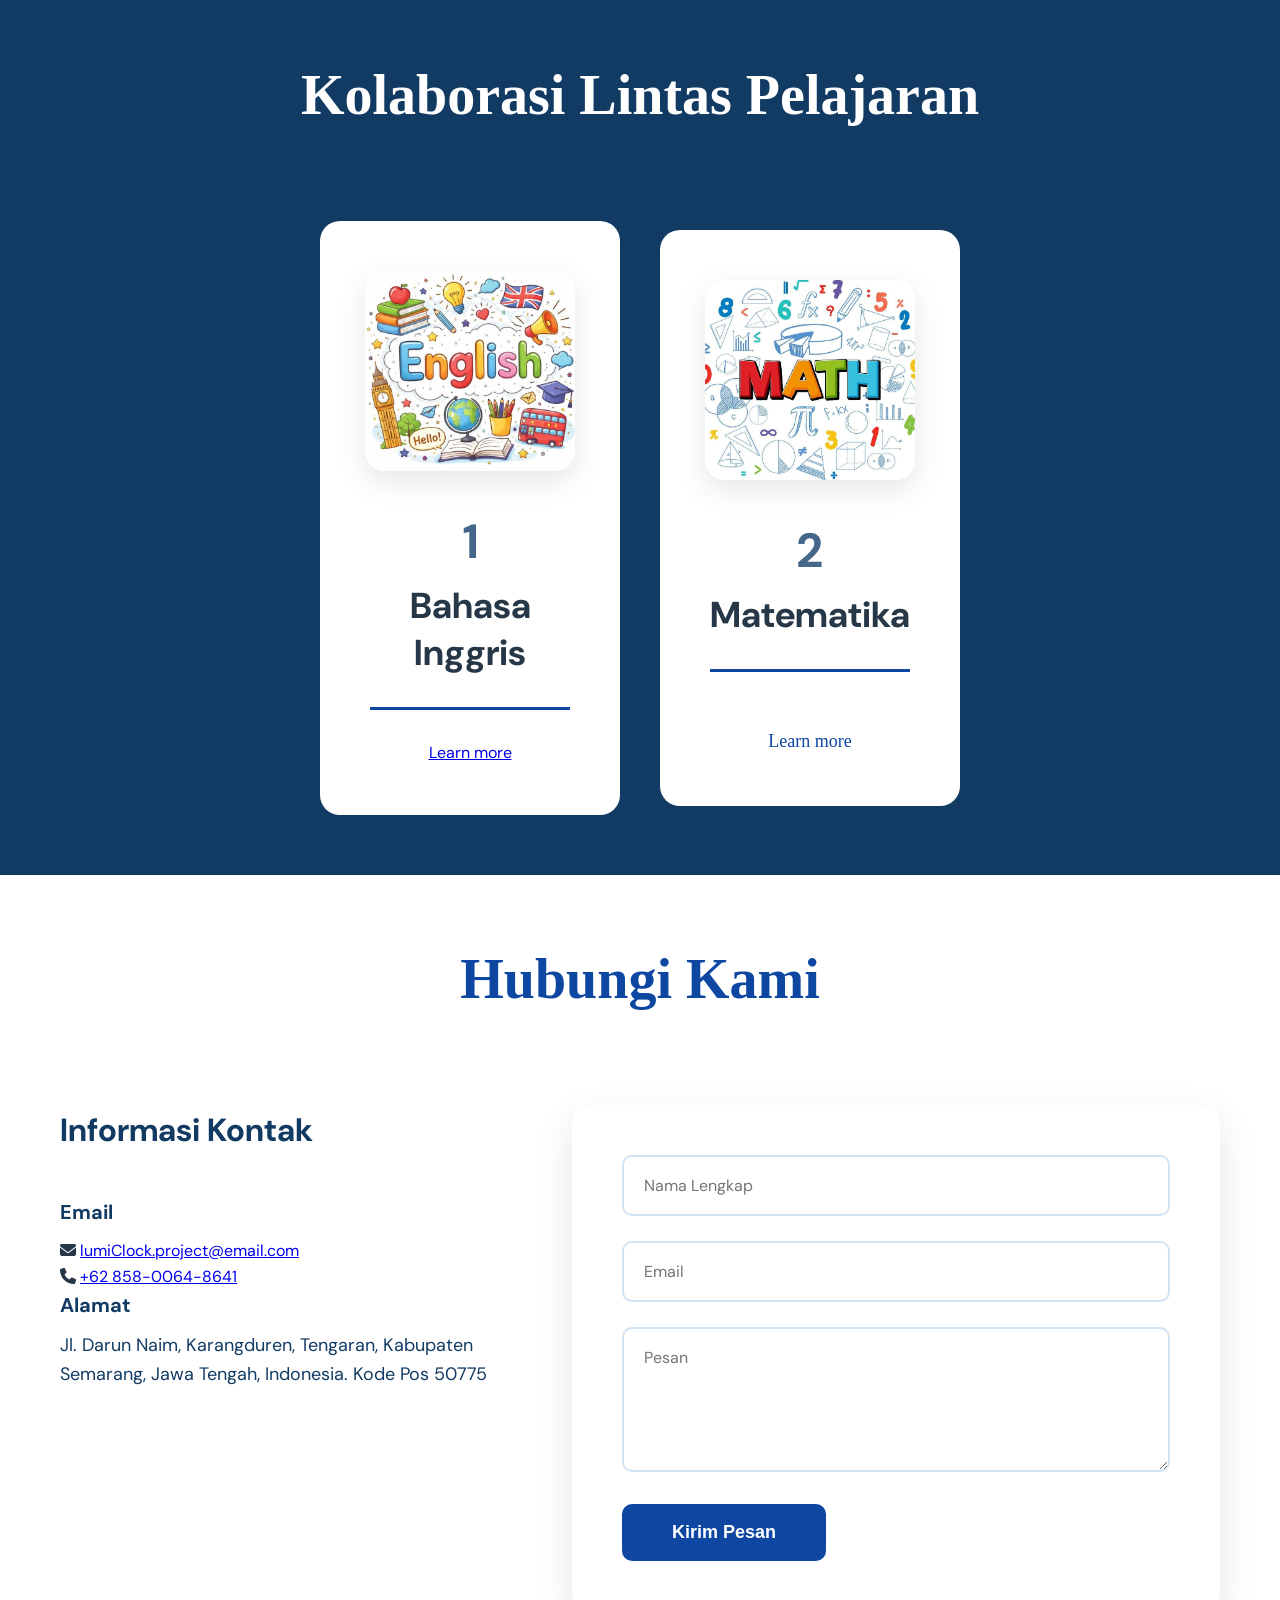
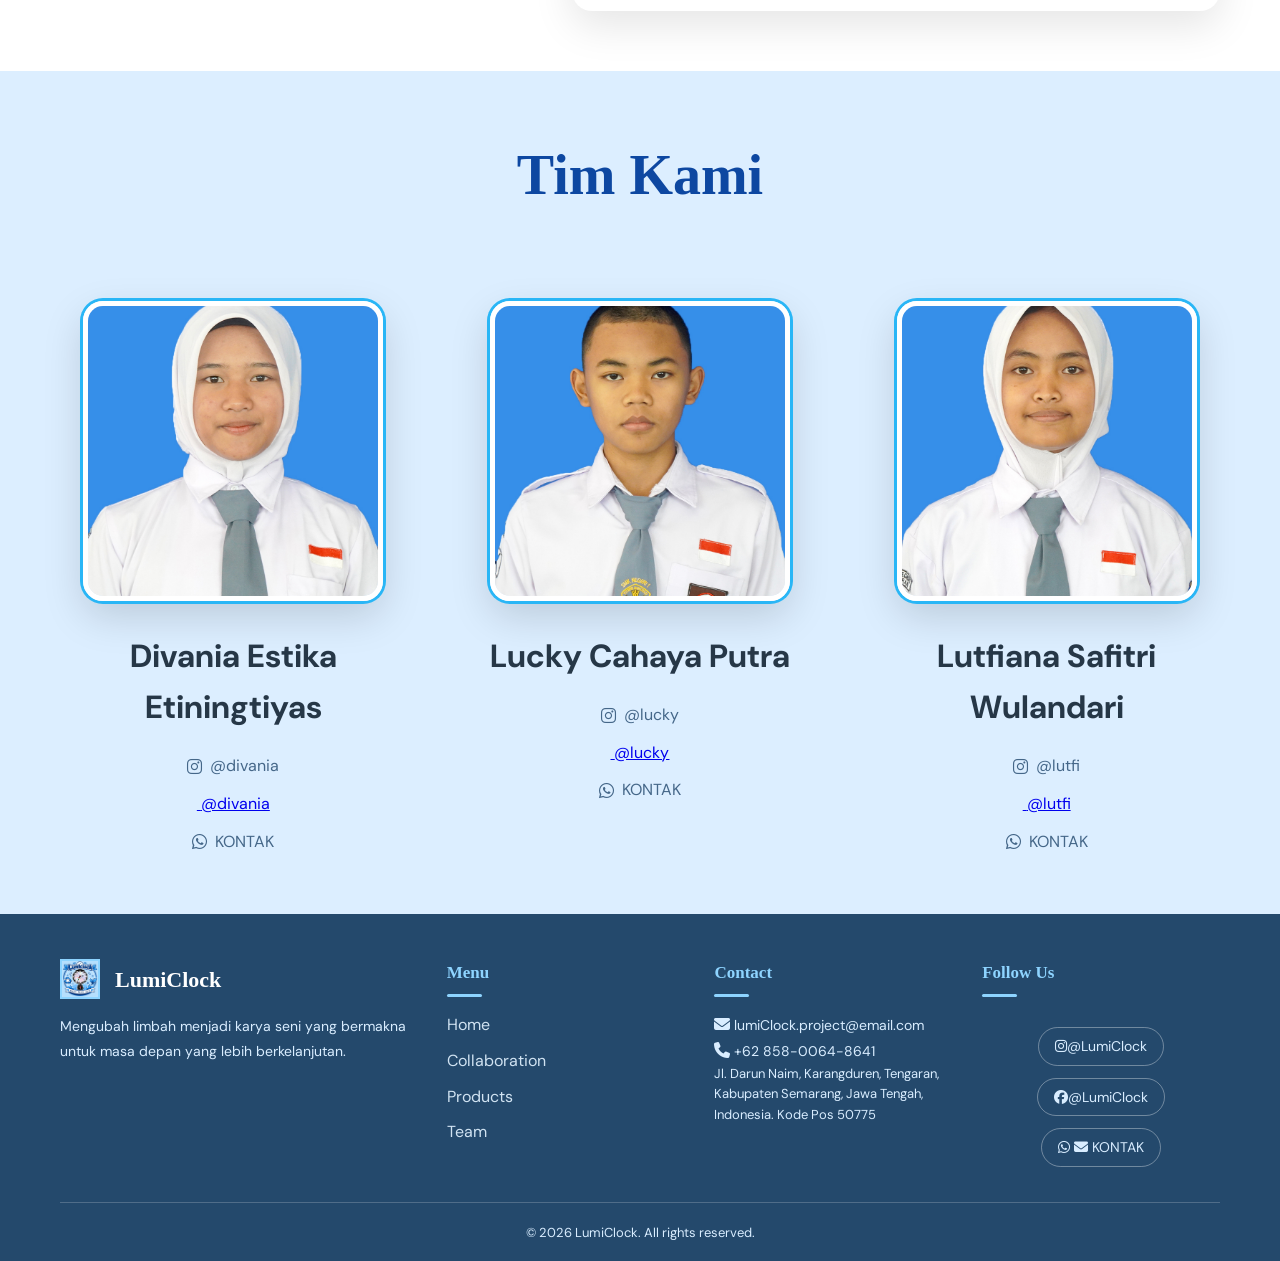
==== commit 6c708439: "Update index.html" ====
--- a/index.html
+++ b/index.html
@@ -182,9 +182,6 @@
                         </div>
                         <div class="form-group">
                             <input type="email" placeholder="Email" required>
-                        </div>
-                        <div class="form-group">
-                            <input type="text" placeholder="Subjek">
                         </div>
                         <div class="form-group">
                             <textarea placeholder="Pesan" rows="5" required></textarea>
@@ -342,4 +339,4 @@
     </footer>
 
 </body>
-</html>+</html>
